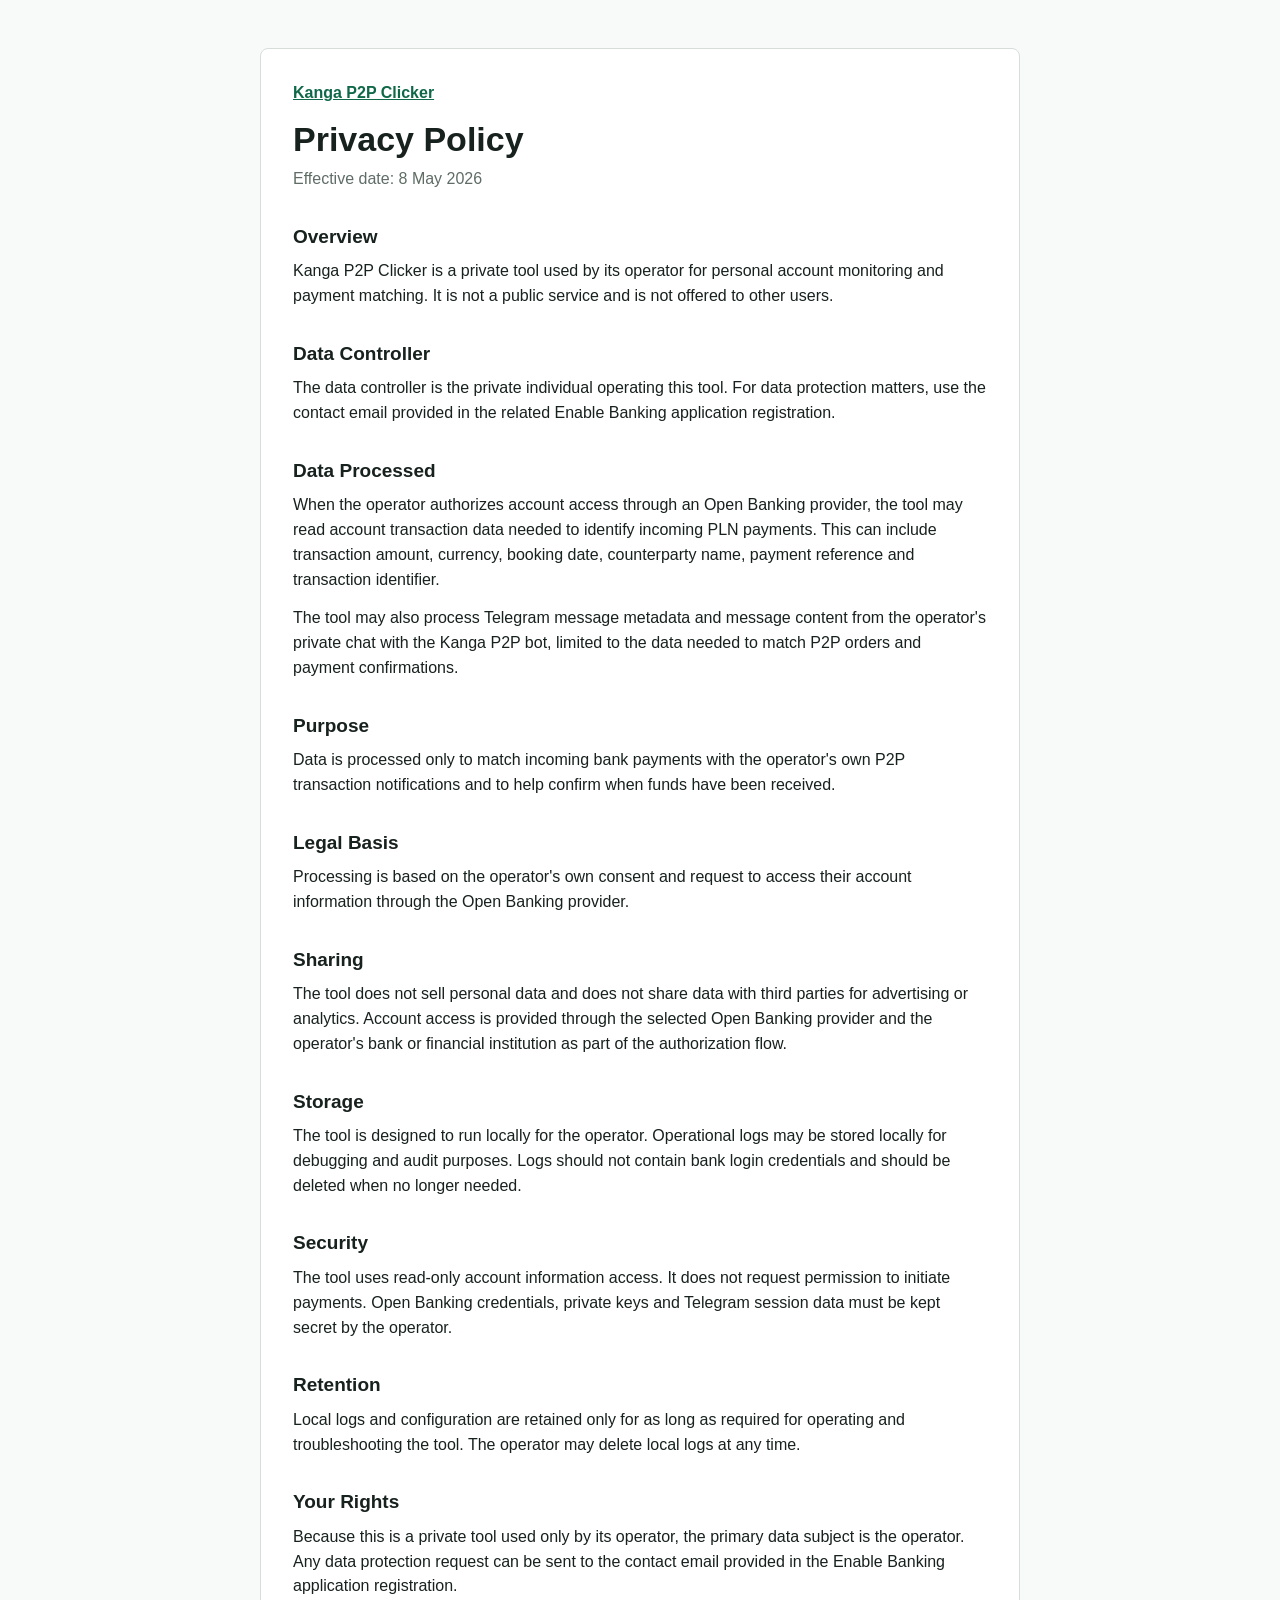
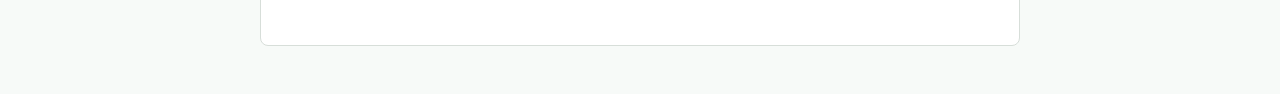
==== privacy.html @ aedda730 "Add legal pages" ====
<!doctype html>
<html lang="en">
  <head>
    <meta charset="utf-8">
    <meta name="viewport" content="width=device-width, initial-scale=1">
    <title>Privacy Policy - Kanga P2P Clicker</title>
    <link rel="stylesheet" href="./styles.css">
  </head>
  <body>
    <main>
      <p><a href="./index.html">Kanga P2P Clicker</a></p>
      <h1>Privacy Policy</h1>
      <p class="muted">Effective date: 8 May 2026</p>

      <h2>Overview</h2>
      <p>
        Kanga P2P Clicker is a private tool used by its operator for personal
        account monitoring and payment matching. It is not a public service and
        is not offered to other users.
      </p>

      <h2>Data Controller</h2>
      <p>
        The data controller is the private individual operating this tool. For
        data protection matters, use the contact email provided in the related
        Enable Banking application registration.
      </p>

      <h2>Data Processed</h2>
      <p>
        When the operator authorizes account access through an Open Banking
        provider, the tool may read account transaction data needed to identify
        incoming PLN payments. This can include transaction amount, currency,
        booking date, counterparty name, payment reference and transaction
        identifier.
      </p>
      <p>
        The tool may also process Telegram message metadata and message content
        from the operator's private chat with the Kanga P2P bot, limited to the
        data needed to match P2P orders and payment confirmations.
      </p>

      <h2>Purpose</h2>
      <p>
        Data is processed only to match incoming bank payments with the
        operator's own P2P transaction notifications and to help confirm when
        funds have been received.
      </p>

      <h2>Legal Basis</h2>
      <p>
        Processing is based on the operator's own consent and request to access
        their account information through the Open Banking provider.
      </p>

      <h2>Sharing</h2>
      <p>
        The tool does not sell personal data and does not share data with third
        parties for advertising or analytics. Account access is provided through
        the selected Open Banking provider and the operator's bank or financial
        institution as part of the authorization flow.
      </p>

      <h2>Storage</h2>
      <p>
        The tool is designed to run locally for the operator. Operational logs
        may be stored locally for debugging and audit purposes. Logs should not
        contain bank login credentials and should be deleted when no longer
        needed.
      </p>

      <h2>Security</h2>
      <p>
        The tool uses read-only account information access. It does not request
        permission to initiate payments. Open Banking credentials, private keys
        and Telegram session data must be kept secret by the operator.
      </p>

      <h2>Retention</h2>
      <p>
        Local logs and configuration are retained only for as long as required
        for operating and troubleshooting the tool. The operator may delete
        local logs at any time.
      </p>

      <h2>Your Rights</h2>
      <p>
        Because this is a private tool used only by its operator, the primary
        data subject is the operator. Any data protection request can be sent to
        the contact email provided in the Enable Banking application
        registration.
      </p>
    </main>
  </body>
</html>
---- styles.css ----
:root {
  color-scheme: light;
  --text: #17211d;
  --muted: #5f6d66;
  --line: #d7ded9;
  --link: #0f6848;
  --bg: #f7faf8;
  --panel: #ffffff;
}

* {
  box-sizing: border-box;
}

body {
  margin: 0;
  background: var(--bg);
  color: var(--text);
  font-family: -apple-system, BlinkMacSystemFont, "Segoe UI", sans-serif;
  line-height: 1.55;
}

main {
  width: min(760px, calc(100% - 32px));
  margin: 48px auto;
  padding: 32px;
  background: var(--panel);
  border: 1px solid var(--line);
  border-radius: 8px;
}

h1 {
  margin: 0 0 8px;
  font-size: 34px;
  line-height: 1.15;
}

h2 {
  margin: 30px 0 8px;
  font-size: 19px;
}

p {
  margin: 0 0 14px;
}

a {
  color: var(--link);
  font-weight: 650;
}

nav {
  display: flex;
  gap: 16px;
  flex-wrap: wrap;
  margin-top: 24px;
}

.muted {
  color: var(--muted);
}

@media (max-width: 560px) {
  main {
    margin: 20px auto;
    padding: 22px;
  }

  h1 {
    font-size: 28px;
  }
}
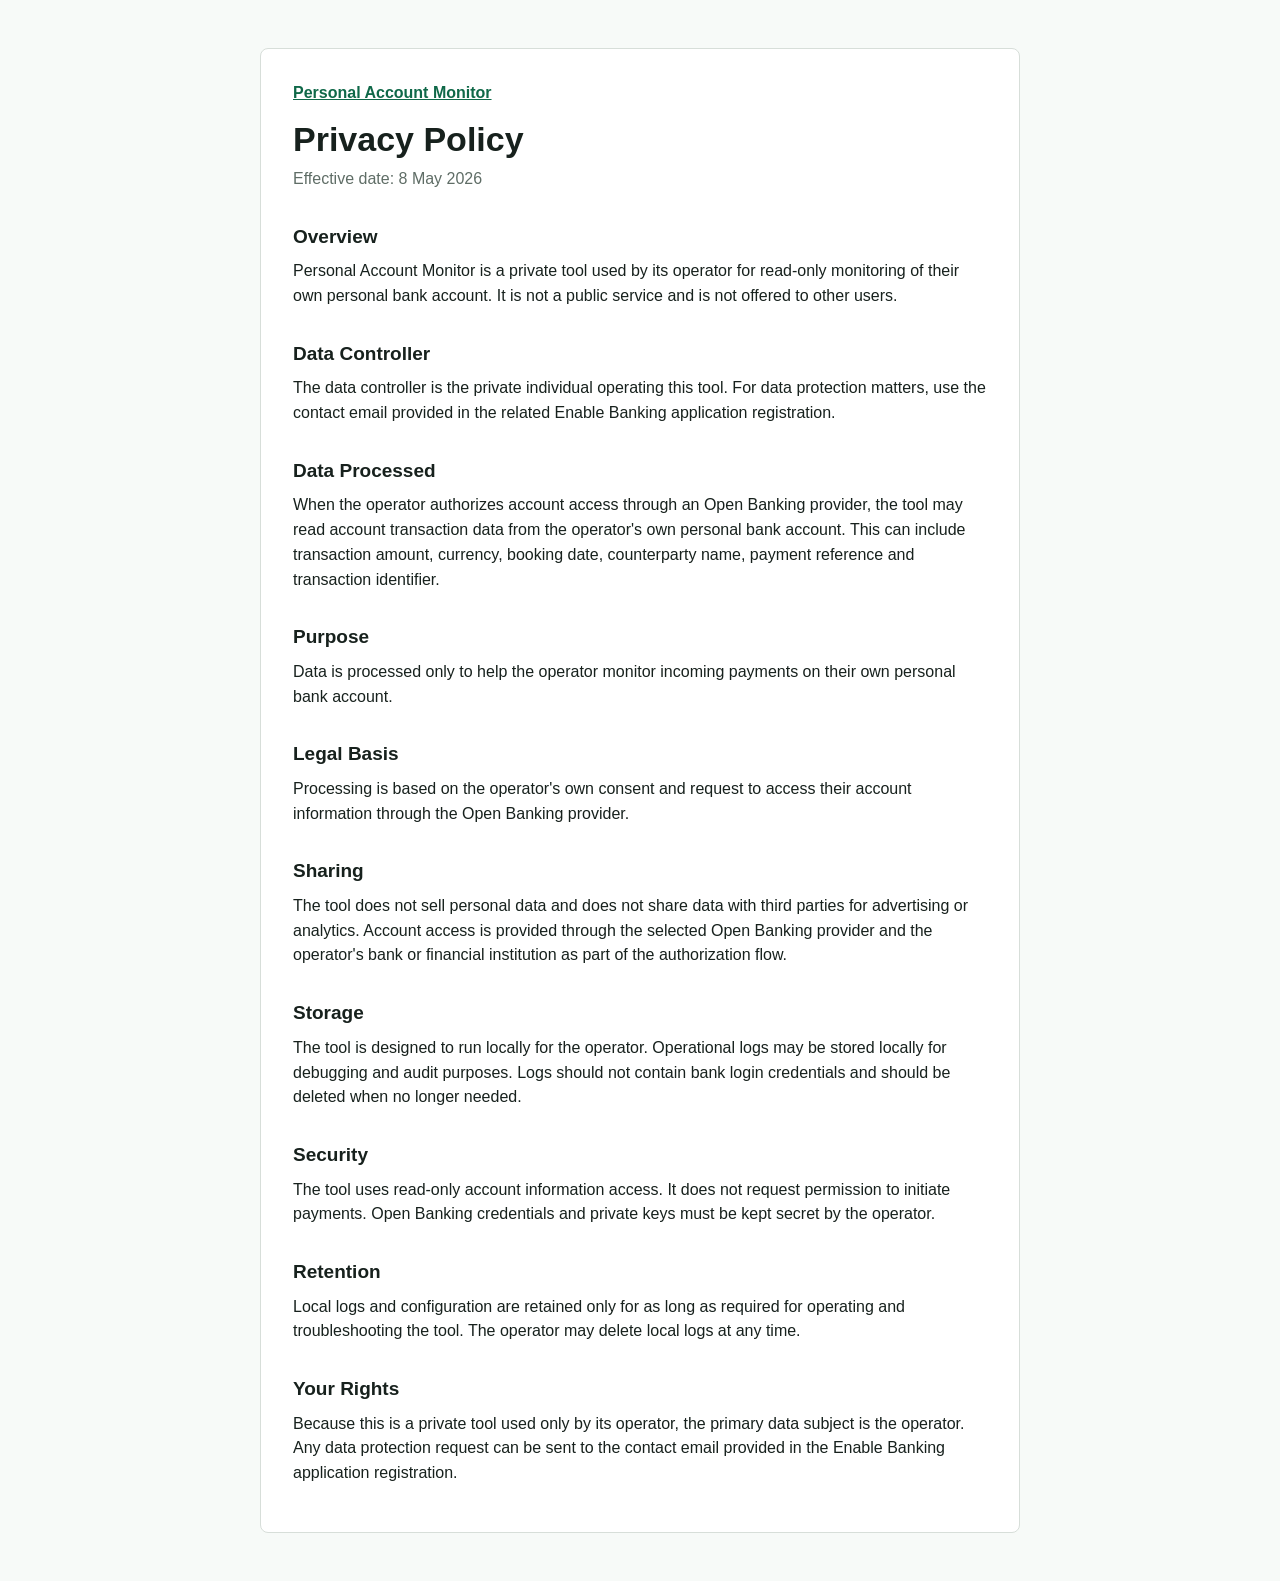
==== commit fd226f01: "Use neutral legal page wording" ====
--- a/privacy.html
+++ b/privacy.html
@@ -3,20 +3,20 @@
   <head>
     <meta charset="utf-8">
     <meta name="viewport" content="width=device-width, initial-scale=1">
-    <title>Privacy Policy - Kanga P2P Clicker</title>
+    <title>Privacy Policy - Personal Account Monitor</title>
     <link rel="stylesheet" href="./styles.css">
   </head>
   <body>
     <main>
-      <p><a href="./index.html">Kanga P2P Clicker</a></p>
+      <p><a href="./index.html">Personal Account Monitor</a></p>
       <h1>Privacy Policy</h1>
       <p class="muted">Effective date: 8 May 2026</p>
 
       <h2>Overview</h2>
       <p>
-        Kanga P2P Clicker is a private tool used by its operator for personal
-        account monitoring and payment matching. It is not a public service and
-        is not offered to other users.
+        Personal Account Monitor is a private tool used by its operator for
+        read-only monitoring of their own personal bank account. It is not a
+        public service and is not offered to other users.
       </p>
 
       <h2>Data Controller</h2>
@@ -29,22 +29,16 @@
       <h2>Data Processed</h2>
       <p>
         When the operator authorizes account access through an Open Banking
-        provider, the tool may read account transaction data needed to identify
-        incoming PLN payments. This can include transaction amount, currency,
-        booking date, counterparty name, payment reference and transaction
-        identifier.
-      </p>
-      <p>
-        The tool may also process Telegram message metadata and message content
-        from the operator's private chat with the Kanga P2P bot, limited to the
-        data needed to match P2P orders and payment confirmations.
+        provider, the tool may read account transaction data from the operator's
+        own personal bank account. This can include transaction amount,
+        currency, booking date, counterparty name, payment reference and
+        transaction identifier.
       </p>
 
       <h2>Purpose</h2>
       <p>
-        Data is processed only to match incoming bank payments with the
-        operator's own P2P transaction notifications and to help confirm when
-        funds have been received.
+        Data is processed only to help the operator monitor incoming payments
+        on their own personal bank account.
       </p>
 
       <h2>Legal Basis</h2>
@@ -72,8 +66,8 @@
       <h2>Security</h2>
       <p>
         The tool uses read-only account information access. It does not request
-        permission to initiate payments. Open Banking credentials, private keys
-        and Telegram session data must be kept secret by the operator.
+        permission to initiate payments. Open Banking credentials and private
+        keys must be kept secret by the operator.
       </p>
 
       <h2>Retention</h2>
